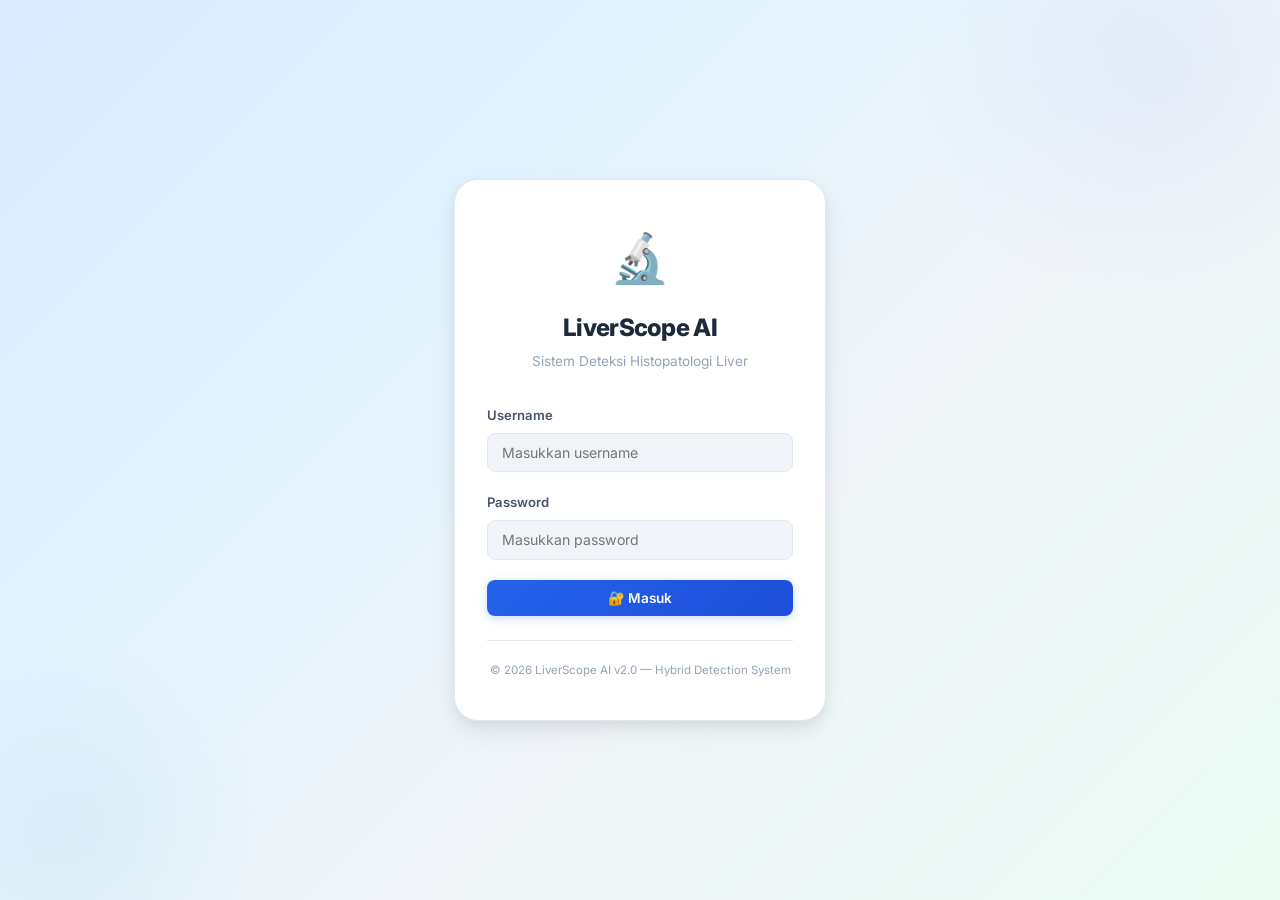
==== templates/login.html @ dec2e9b6 "feat: implement full-stack liver histopathology detection system with YOLO, ResNet, and XGBoost pipe" ====
<!DOCTYPE html>
<html lang="id">
<head>
  <meta charset="UTF-8">
  <meta name="viewport" content="width=device-width, initial-scale=1.0">
  <title>LiverScope AI — Login</title>
  <meta name="description" content="Login ke sistem deteksi histopatologi liver LiverScope AI.">
  <link rel="icon" href="data:image/svg+xml,<svg xmlns='http://www.w3.org/2000/svg' viewBox='0 0 100 100'><text y='.9em' font-size='90'>🔬</text></svg>">
  <link rel="stylesheet" href="/static/css/style.css">
</head>
<body>
  <div class="login-page">
    <div class="login-container">
      <div class="login-card">
        <div class="login-brand">
          <span class="brand-icon">🔬</span>
          <h1>LiverScope AI</h1>
          <div class="brand-sub">Sistem Deteksi Histopatologi Liver</div>
        </div>

        <div class="login-error" id="login-error"></div>

        <form class="login-form" id="login-form" onsubmit="handleLogin(event)">
          <div class="form-group">
            <label for="username">Username</label>
            <input type="text" id="username" name="username" placeholder="Masukkan username" required autocomplete="username">
          </div>
          <div class="form-group">
            <label for="password">Password</label>
            <input type="password" id="password" name="password" placeholder="Masukkan password" required autocomplete="current-password">
          </div>
          <button type="submit" class="btn btn-primary btn-block" id="login-btn">
            🔐 Masuk
          </button>
        </form>

        <div class="login-footer">
          © 2026 LiverScope AI v2.0 — Hybrid Detection System
        </div>
      </div>
    </div>
  </div>

  <script>
    async function handleLogin(e) {
      e.preventDefault();
      const errorEl = document.getElementById('login-error');
      const btn = document.getElementById('login-btn');
      errorEl.style.display = 'none';

      const username = document.getElementById('username').value.trim();
      const password = document.getElementById('password').value;

      if (!username || !password) {
        errorEl.textContent = 'Username dan password harus diisi.';
        errorEl.style.display = 'block';
        return;
      }

      btn.disabled = true;
      btn.innerHTML = '⏳ Memverifikasi...';

      try {
        const response = await fetch('/api/login', {
          method: 'POST',
          headers: { 'Content-Type': 'application/json' },
          body: JSON.stringify({ username, password }),
        });

        const data = await response.json();

        if (data.success) {
          btn.innerHTML = '✅ Berhasil!';
          setTimeout(() => {
            window.location.href = data.redirect;
          }, 400);
        } else {
          errorEl.textContent = data.error || 'Login gagal.';
          errorEl.style.display = 'block';
          btn.disabled = false;
          btn.innerHTML = '🔐 Masuk';
        }
      } catch (err) {
        errorEl.textContent = 'Gagal terhubung ke server.';
        errorEl.style.display = 'block';
        btn.disabled = false;
        btn.innerHTML = '🔐 Masuk';
      }
    }
  </script>
</body>
</html>
---- static/css/style.css ----
/* ============================================================
   LiverScope AI — Light Medical Theme
   Clean, professional medical design with subtle animations
   ============================================================ */

@import url('https://fonts.googleapis.com/css2?family=Inter:wght@300;400;500;600;700;800;900&display=swap');

/* ── CSS Custom Properties ── */
:root {
  /* Light Medical Colors */
  --bg-primary: #f0f4f8;
  --bg-secondary: #e8eef4;
  --bg-tertiary: #dce4ed;
  --bg-card: #ffffff;
  --bg-glass: rgba(255, 255, 255, 0.85);
  --bg-sidebar: #ffffff;

  --accent-primary: #2563eb;
  --accent-secondary: #0891b2;
  --accent-light: #dbeafe;
  --accent-glow: rgba(37, 99, 235, 0.12);

  --text-primary: #1e293b;
  --text-secondary: #475569;
  --text-muted: #94a3b8;
  --text-accent: #1e40af;

  --border-subtle: #e2e8f0;
  --border-glow: rgba(37, 99, 235, 0.25);

  --success: #059669;
  --success-bg: rgba(5, 150, 105, 0.08);
  --success-light: #d1fae5;
  --warning: #d97706;
  --warning-bg: rgba(217, 119, 6, 0.08);
  --warning-light: #fef3c7;
  --error: #dc2626;
  --error-bg: rgba(220, 38, 38, 0.08);
  --error-light: #fee2e2;

  /* Class colors */
  --color-ballooning: #ea580c;
  --color-fibrosis: #7c3aed;
  --color-inflammation: #dc2626;
  --color-steatosis: #16a34a;

  /* Spacing */
  --radius-sm: 8px;
  --radius-md: 12px;
  --radius-lg: 16px;
  --radius-xl: 24px;

  /* Shadows */
  --shadow-xs: 0 1px 2px rgba(0, 0, 0, 0.04);
  --shadow-sm: 0 1px 3px rgba(0, 0, 0, 0.06), 0 1px 2px rgba(0, 0, 0, 0.04);
  --shadow-md: 0 4px 6px rgba(0, 0, 0, 0.05), 0 2px 4px rgba(0, 0, 0, 0.04);
  --shadow-lg: 0 10px 25px rgba(0, 0, 0, 0.08), 0 4px 10px rgba(0, 0, 0, 0.04);
  --shadow-glow: 0 0 0 3px rgba(37, 99, 235, 0.1);

  /* Transitions */
  --transition-fast: 0.15s ease;
  --transition-base: 0.25s ease;
  --transition-slow: 0.4s cubic-bezier(0.4, 0, 0.2, 1);
}

/* ── Reset & Base ── */
*, *::before, *::after {
  box-sizing: border-box;
  margin: 0;
  padding: 0;
}

html {
  scroll-behavior: smooth;
  -webkit-font-smoothing: antialiased;
  -moz-osx-font-smoothing: grayscale;
}

body {
  font-family: 'Inter', -apple-system, BlinkMacSystemFont, sans-serif;
  background: var(--bg-primary);
  color: var(--text-primary);
  min-height: 100vh;
  line-height: 1.6;
  overflow-x: hidden;
}

a {
  color: var(--accent-primary);
  text-decoration: none;
  transition: color var(--transition-fast);
}
a:hover { color: var(--accent-secondary); }

img { max-width: 100%; height: auto; }

/* ── Layout ── */
.app-wrapper {
  display: flex;
  min-height: 100vh;
  position: relative;
}

/* ============================================================
   LOGIN PAGE
   ============================================================ */
.login-page {
  min-height: 100vh;
  display: flex;
  align-items: center;
  justify-content: center;
  background: linear-gradient(135deg, #dbeafe 0%, #e0f2fe 30%, #f0f4f8 60%, #ecfdf5 100%);
  position: relative;
  overflow: hidden;
}

.login-page::before {
  content: '';
  position: absolute;
  top: -20%;
  right: -10%;
  width: 500px;
  height: 500px;
  background: radial-gradient(circle, rgba(37, 99, 235, 0.06) 0%, transparent 70%);
  pointer-events: none;
}

.login-page::after {
  content: '';
  position: absolute;
  bottom: -15%;
  left: -10%;
  width: 400px;
  height: 400px;
  background: radial-gradient(circle, rgba(8, 145, 178, 0.06) 0%, transparent 70%);
  pointer-events: none;
}

.login-container {
  width: 100%;
  max-width: 420px;
  padding: 0 1.5rem;
  position: relative;
  z-index: 1;
}

.login-card {
  background: var(--bg-card);
  border: 1px solid var(--border-subtle);
  border-radius: var(--radius-xl);
  padding: 2.5rem 2rem;
  box-shadow: var(--shadow-lg);
  animation: fadeInUp 0.6s ease;
}

.login-brand {
  text-align: center;
  margin-bottom: 2rem;
}

.login-brand .brand-icon {
  font-size: 3rem;
  display: block;
  margin-bottom: 0.75rem;
  animation: float 3s ease-in-out infinite;
}

.login-brand h1 {
  font-size: 1.5rem;
  font-weight: 800;
  color: var(--text-primary);
  letter-spacing: -0.03em;
}

.login-brand .brand-sub {
  color: var(--text-muted);
  font-size: 0.85rem;
  margin-top: 0.25rem;
}

.login-form .form-group {
  margin-bottom: 1.25rem;
}

.login-form label {
  display: block;
  font-size: 0.82rem;
  font-weight: 600;
  color: var(--text-secondary);
  margin-bottom: 0.4rem;
}

.login-form input[type="text"],
.login-form input[type="password"] {
  width: 100%;
  padding: 0.75rem 1rem;
  border: 1.5px solid var(--border-subtle);
  border-radius: var(--radius-sm);
  font-family: 'Inter', sans-serif;
  font-size: 0.9rem;
  color: var(--text-primary);
  background: var(--bg-primary);
  transition: all var(--transition-base);
  outline: none;
}

.login-form input:focus {
  border-color: var(--accent-primary);
  box-shadow: var(--shadow-glow);
  background: #fff;
}

.login-error {
  background: var(--error-bg);
  border: 1px solid rgba(220, 38, 38, 0.15);
  border-radius: var(--radius-sm);
  padding: 0.65rem 0.85rem;
  color: var(--error);
  font-size: 0.82rem;
  margin-bottom: 1rem;
  display: none;
  animation: shake 0.4s ease;
}

.login-footer {
  text-align: center;
  margin-top: 1.5rem;
  padding-top: 1.25rem;
  border-top: 1px solid var(--border-subtle);
  color: var(--text-muted);
  font-size: 0.72rem;
}

/* ============================================================
   SIDEBAR
   ============================================================ */
.sidebar {
  width: 260px;
  min-height: 100vh;
  background: var(--bg-sidebar);
  border-right: 1px solid var(--border-subtle);
  padding: 1.5rem 1rem;
  display: flex;
  flex-direction: column;
  position: fixed;
  top: 0;
  left: 0;
  z-index: 100;
  overflow-y: auto;
  transition: transform var(--transition-slow);
  box-shadow: var(--shadow-sm);
}

.sidebar-brand {
  text-align: center;
  padding-bottom: 1.25rem;
  border-bottom: 1px solid var(--border-subtle);
  margin-bottom: 1.25rem;
}

.sidebar-brand .brand-icon {
  font-size: 2.2rem;
  display: block;
  margin-bottom: 0.4rem;
  animation: float 3s ease-in-out infinite;
}

.sidebar-brand h2 {
  color: var(--accent-primary);
  font-size: 1.1rem;
  font-weight: 800;
  letter-spacing: -0.02em;
}

.sidebar-brand .brand-sub {
  color: var(--text-muted);
  font-size: 0.7rem;
  margin-top: 0.15rem;
}

.sidebar-section {
  margin-bottom: 1.25rem;
}

.sidebar-section-title {
  font-size: 0.68rem;
  font-weight: 700;
  color: var(--text-muted);
  text-transform: uppercase;
  letter-spacing: 1.2px;
  margin-bottom: 0.6rem;
  padding-left: 0.5rem;
}

/* Nav links */
.nav-link {
  display: flex;
  align-items: center;
  gap: 0.65rem;
  padding: 0.6rem 0.85rem;
  border-radius: var(--radius-sm);
  color: var(--text-secondary);
  font-size: 0.85rem;
  font-weight: 500;
  transition: all var(--transition-base);
  cursor: pointer;
  margin-bottom: 0.2rem;
  border: 1px solid transparent;
}

.nav-link:hover {
  background: var(--accent-light);
  color: var(--accent-primary);
  border-color: transparent;
  transform: translateX(3px);
}

.nav-link.active {
  background: linear-gradient(135deg, rgba(37, 99, 235, 0.08) 0%, rgba(8, 145, 178, 0.06) 100%);
  color: var(--accent-primary);
  border-color: rgba(37, 99, 235, 0.15);
  font-weight: 600;
}

.nav-link .nav-icon { font-size: 1.05rem; }

.nav-link.logout-link {
  color: var(--error);
  margin-top: 0.5rem;
}
.nav-link.logout-link:hover {
  background: var(--error-bg);
  color: var(--error);
}

/* User info in sidebar */
.sidebar-user {
  display: flex;
  align-items: center;
  gap: 0.65rem;
  padding: 0.75rem;
  background: var(--bg-primary);
  border-radius: var(--radius-sm);
  margin-bottom: 1.25rem;
  border: 1px solid var(--border-subtle);
}

.sidebar-user .user-avatar {
  width: 36px;
  height: 36px;
  border-radius: 50%;
  background: linear-gradient(135deg, var(--accent-primary), var(--accent-secondary));
  display: flex;
  align-items: center;
  justify-content: center;
  color: #fff;
  font-weight: 700;
  font-size: 0.85rem;
  flex-shrink: 0;
}

.sidebar-user .user-info {
  flex: 1;
  min-width: 0;
}

.sidebar-user .user-name {
  font-weight: 600;
  font-size: 0.82rem;
  color: var(--text-primary);
  white-space: nowrap;
  overflow: hidden;
  text-overflow: ellipsis;
}

.sidebar-user .user-role {
  font-size: 0.7rem;
  color: var(--text-muted);
  text-transform: capitalize;
}

/* Pipeline steps */
.pipeline-step {
  display: flex;
  align-items: center;
  gap: 0.65rem;
  padding: 0.5rem 0.75rem;
  background: var(--bg-primary);
  border: 1px solid var(--border-subtle);
  border-radius: var(--radius-sm);
  margin-bottom: 0.3rem;
  transition: all var(--transition-base);
}

.pipeline-step:hover {
  border-color: var(--border-glow);
  box-shadow: var(--shadow-glow);
}

.pipeline-step .step-icon { font-size: 1.1rem; }
.pipeline-step .step-name {
  font-size: 0.78rem;
  font-weight: 600;
  color: var(--text-primary);
}
.pipeline-step .step-desc {
  font-size: 0.65rem;
  color: var(--text-muted);
}

.pipeline-arrow {
  text-align: center;
  color: var(--accent-primary);
  font-size: 0.85rem;
  padding: 0.1rem 0;
  opacity: 0.4;
}

/* Class legend */
.class-legend-item {
  display: flex;
  align-items: center;
  gap: 0.5rem;
  padding: 0.3rem 0;
  font-size: 0.78rem;
  color: var(--text-secondary);
}

.class-dot {
  width: 9px;
  height: 9px;
  border-radius: 50%;
  flex-shrink: 0;
}

/* Slider */
.slider-group { padding: 0 0.25rem; }
.slider-group label {
  display: block;
  font-size: 0.78rem;
  color: var(--text-secondary);
  margin-bottom: 0.4rem;
  font-weight: 500;
}
.slider-value {
  display: inline-block;
  background: var(--accent-light);
  color: var(--accent-primary);
  padding: 0.12rem 0.45rem;
  border-radius: 8px;
  font-size: 0.72rem;
  font-weight: 700;
  margin-left: 0.4rem;
}

input[type="range"] {
  -webkit-appearance: none;
  width: 100%;
  height: 5px;
  border-radius: 3px;
  background: linear-gradient(90deg, var(--accent-primary), var(--accent-secondary));
  outline: none;
  cursor: pointer;
}
input[type="range"]::-webkit-slider-thumb {
  -webkit-appearance: none;
  width: 16px;
  height: 16px;
  border-radius: 50%;
  background: var(--accent-primary);
  border: 3px solid #fff;
  box-shadow: var(--shadow-md);
  cursor: pointer;
  transition: transform var(--transition-fast);
}
input[type="range"]::-webkit-slider-thumb:hover {
  transform: scale(1.2);
}

.sidebar-footer {
  margin-top: auto;
  padding-top: 0.75rem;
  border-top: 1px solid var(--border-subtle);
  text-align: center;
  color: var(--text-muted);
  font-size: 0.62rem;
}

/* ── Main Content ── */
.main-content {
  flex: 1;
  margin-left: 260px;
  padding: 1.5rem 2rem;
  min-height: 100vh;
}

/* ── Hero Header ── */
.hero-header {
  background: linear-gradient(135deg, #1e40af 0%, #2563eb 40%, #0891b2 100%);
  border-radius: var(--radius-lg);
  padding: 2rem 2.5rem;
  margin-bottom: 1.5rem;
  position: relative;
  overflow: hidden;
  box-shadow: var(--shadow-lg);
}

.hero-header::before {
  content: '';
  position: absolute;
  top: -50%;
  right: -15%;
  width: 350px;
  height: 350px;
  background: radial-gradient(circle, rgba(255, 255, 255, 0.08) 0%, transparent 70%);
  pointer-events: none;
}

.hero-header::after {
  content: '';
  position: absolute;
  bottom: -40%;
  left: -10%;
  width: 250px;
  height: 250px;
  background: radial-gradient(circle, rgba(255, 255, 255, 0.05) 0%, transparent 70%);
  pointer-events: none;
}

.hero-header h1 {
  font-size: 1.65rem;
  font-weight: 800;
  color: #fff;
  letter-spacing: -0.03em;
  position: relative;
}

.hero-header h1 .hero-icon {
  margin-right: 0.4rem;
}

.hero-header .hero-subtitle {
  color: rgba(255, 255, 255, 0.85);
  font-size: 0.9rem;
  font-weight: 400;
  margin-top: 0.35rem;
  position: relative;
}

.hero-badge {
  display: inline-block;
  background: rgba(255, 255, 255, 0.15);
  border: 1px solid rgba(255, 255, 255, 0.2);
  color: #fff;
  padding: 0.25rem 0.8rem;
  border-radius: 16px;
  font-size: 0.72rem;
  font-weight: 500;
  margin-top: 0.75rem;
  position: relative;
  backdrop-filter: blur(4px);
}

/* ── Section Titles ── */
.section-title {
  font-size: 1.1rem;
  font-weight: 700;
  color: var(--text-primary);
  margin-bottom: 1rem;
  display: flex;
  align-items: center;
  gap: 0.4rem;
}

.section-title .section-icon { font-size: 1.15rem; }

/* ── Upload Zone ── */
.upload-zone {
  background: var(--bg-card);
  border: 2px dashed var(--border-subtle);
  border-radius: var(--radius-lg);
  padding: 2.5rem 2rem;
  text-align: center;
  cursor: pointer;
  transition: all var(--transition-base);
  position: relative;
  overflow: hidden;
  box-shadow: var(--shadow-xs);
}

.upload-zone:hover,
.upload-zone.drag-over {
  border-color: var(--accent-primary);
  background: rgba(37, 99, 235, 0.02);
  transform: translateY(-2px);
  box-shadow: var(--shadow-glow), var(--shadow-md);
}

.upload-zone.drag-over {
  border-style: solid;
}

.upload-zone .upload-icon {
  font-size: 3rem;
  display: block;
  margin-bottom: 0.75rem;
  animation: float 3s ease-in-out infinite;
}

.upload-zone h4 {
  color: var(--text-primary);
  font-size: 1rem;
  font-weight: 600;
  margin-bottom: 0.35rem;
}

.upload-zone p {
  color: var(--text-muted);
  font-size: 0.82rem;
}

.upload-zone .upload-formats {
  margin-top: 0.75rem;
  font-size: 0.72rem;
  color: var(--text-muted);
  opacity: 0.7;
}

.upload-zone input[type="file"] { display: none; }

/* Patient selector (above upload) */
.patient-selector {
  background: var(--bg-card);
  border: 1px solid var(--border-subtle);
  border-radius: var(--radius-md);
  padding: 1.25rem 1.5rem;
  margin-bottom: 1rem;
  box-shadow: var(--shadow-xs);
}

.patient-selector label {
  display: block;
  font-size: 0.82rem;
  font-weight: 600;
  color: var(--text-secondary);
  margin-bottom: 0.5rem;
}

.patient-selector select {
  width: 100%;
  padding: 0.65rem 0.85rem;
  border: 1.5px solid var(--border-subtle);
  border-radius: var(--radius-sm);
  font-family: 'Inter', sans-serif;
  font-size: 0.88rem;
  color: var(--text-primary);
  background: var(--bg-primary);
  outline: none;
  cursor: pointer;
  transition: all var(--transition-base);
  appearance: none;
  background-image: url("data:image/svg+xml,%3Csvg xmlns='http://www.w3.org/2000/svg' width='12' height='12' fill='%2394a3b8' viewBox='0 0 16 16'%3E%3Cpath d='M8 11L3 6h10l-5 5z'/%3E%3C/svg%3E");
  background-repeat: no-repeat;
  background-position: right 0.75rem center;
  padding-right: 2rem;
}

.patient-selector select:focus {
  border-color: var(--accent-primary);
  box-shadow: var(--shadow-glow);
}

/* File preview */
.file-preview {
  display: flex;
  align-items: center;
  gap: 1rem;
  background: var(--bg-card);
  border: 1px solid var(--border-subtle);
  border-radius: var(--radius-md);
  padding: 0.85rem 1rem;
  margin-top: 1rem;
  box-shadow: var(--shadow-xs);
}

.file-preview img {
  width: 56px;
  height: 56px;
  object-fit: cover;
  border-radius: var(--radius-sm);
  border: 1px solid var(--border-subtle);
}

.file-preview .file-info {
  flex: 1;
}

.file-preview .file-name {
  color: var(--text-primary);
  font-weight: 600;
  font-size: 0.85rem;
}

.file-preview .file-size {
  color: var(--text-muted);
  font-size: 0.75rem;
}

.file-preview .file-remove {
  background: var(--error-bg);
  border: 1px solid rgba(220, 38, 38, 0.15);
  color: var(--error);
  width: 30px;
  height: 30px;
  border-radius: 50%;
  cursor: pointer;
  display: flex;
  align-items: center;
  justify-content: center;
  font-size: 0.95rem;
  transition: all var(--transition-fast);
}

.file-preview .file-remove:hover {
  background: rgba(220, 38, 38, 0.15);
  transform: scale(1.1);
}

/* ── Inline Confidence Slider ── */
.inline-conf-slider {
  background: var(--bg-card);
  border: 1px solid var(--border-subtle);
  border-radius: var(--radius-md);
  padding: 1rem 1.25rem;
  margin-top: 1rem;
  transition: all var(--transition-base);
  box-shadow: var(--shadow-xs);
}

.inline-conf-slider:hover {
  border-color: var(--border-glow);
  box-shadow: var(--shadow-glow);
}

.inline-conf-header {
  display: flex;
  align-items: center;
  gap: 0.4rem;
  margin-bottom: 0.6rem;
}

.inline-conf-header label {
  font-size: 0.82rem;
  font-weight: 600;
  color: var(--text-primary);
  flex: 1;
}

.inline-conf-icon {
  font-size: 1rem;
}

.inline-conf-hint {
  display: flex;
  justify-content: space-between;
  align-items: center;
  margin-top: 0.4rem;
  font-size: 0.68rem;
  color: var(--text-muted);
}

#conf-redetect-hint {
  color: var(--accent-primary);
  font-weight: 500;
  animation: pulse-hint 2s ease-in-out infinite;
}

@keyframes pulse-hint {
  0%, 100% { opacity: 0.7; }
  50% { opacity: 1; }
}

/* ── Buttons ── */
.btn {
  display: inline-flex;
  align-items: center;
  justify-content: center;
  gap: 0.4rem;
  padding: 0.65rem 1.25rem;
  border-radius: var(--radius-sm);
  font-family: 'Inter', sans-serif;
  font-size: 0.85rem;
  font-weight: 600;
  border: none;
  cursor: pointer;
  transition: all var(--transition-base);
  position: relative;
  overflow: hidden;
}

.btn-primary {
  background: linear-gradient(135deg, #2563eb 0%, #1d4ed8 100%);
  color: #fff;
  box-shadow: 0 2px 8px rgba(37, 99, 235, 0.25);
}
.btn-primary:hover {
  transform: translateY(-1px);
  box-shadow: 0 4px 16px rgba(37, 99, 235, 0.35);
}
.btn-primary:active { transform: translateY(0); }

.btn-success {
  background: linear-gradient(135deg, #059669 0%, #10b981 100%);
  color: #fff;
  box-shadow: 0 2px 8px rgba(5, 150, 105, 0.25);
}
.btn-success:hover {
  transform: translateY(-1px);
  box-shadow: 0 4px 16px rgba(5, 150, 105, 0.35);
}

.btn-danger {
  background: linear-gradient(135deg, #dc2626 0%, #ef4444 100%);
  color: #fff;
  box-shadow: 0 2px 8px rgba(220, 38, 38, 0.2);
}
.btn-danger:hover {
  transform: translateY(-1px);
  box-shadow: 0 4px 16px rgba(220, 38, 38, 0.3);
}

.btn-outline {
  background: transparent;
  color: var(--accent-primary);
  border: 1.5px solid var(--border-subtle);
}
.btn-outline:hover {
  background: var(--accent-light);
  border-color: var(--accent-primary);
  transform: translateY(-1px);
}

.btn-block { width: 100%; }

.btn:disabled {
  opacity: 0.5;
  cursor: not-allowed;
  transform: none !important;
}

.btn-sm {
  padding: 0.4rem 0.75rem;
  font-size: 0.75rem;
  border-radius: 6px;
}

/* ── Metric Cards ── */
.metrics-grid {
  display: grid;
  grid-template-columns: repeat(5, 1fr);
  gap: 0.85rem;
  margin-bottom: 1.5rem;
}

.metric-card {
  background: var(--bg-card);
  border: 1px solid var(--border-subtle);
  border-radius: var(--radius-md);
  padding: 1.15rem 0.85rem;
  text-align: center;
  box-shadow: var(--shadow-sm);
  transition: all var(--transition-base);
}

.metric-card:hover {
  transform: translateY(-3px);
  box-shadow: var(--shadow-md);
  border-color: var(--border-glow);
}

.metric-value {
  font-size: 1.75rem;
  font-weight: 800;
  color: var(--accent-primary);
  line-height: 1.2;
}

.metric-label {
  font-size: 0.68rem;
  color: var(--text-muted);
  text-transform: uppercase;
  letter-spacing: 0.7px;
  font-weight: 600;
  margin-top: 0.25rem;
}

/* ── Glass Card ── */
.glass-card {
  background: var(--bg-card);
  border: 1px solid var(--border-subtle);
  border-radius: var(--radius-md);
  padding: 1.25rem;
  box-shadow: var(--shadow-sm);
  transition: all var(--transition-base);
}

.glass-card:hover {
  border-color: var(--border-glow);
  box-shadow: var(--shadow-md);
}

/* ── Image Comparison ── */
.comparison-grid {
  display: grid;
  grid-template-columns: 1fr 1fr;
  gap: 1.25rem;
  margin-bottom: 1.5rem;
}

.comparison-panel {
  background: var(--bg-card);
  border: 1px solid var(--border-subtle);
  border-radius: var(--radius-md);
  overflow: hidden;
  transition: all var(--transition-base);
  box-shadow: var(--shadow-sm);
}

.comparison-panel:hover {
  border-color: var(--border-glow);
  box-shadow: var(--shadow-md);
}

.comparison-label {
  background: var(--bg-primary);
  padding: 0.5rem 0.85rem;
  font-size: 0.78rem;
  font-weight: 600;
  color: var(--text-primary);
  text-align: center;
  border-bottom: 1px solid var(--border-subtle);
}

.comparison-panel img {
  width: 100%;
  display: block;
}

.comparison-panel canvas {
  width: 100%;
  display: block;
}

/* Filter badge */
.filter-badge {
  display: inline-block;
  background: var(--accent-light);
  color: var(--accent-primary);
  padding: 0.15rem 0.5rem;
  border-radius: 10px;
  font-size: 0.72rem;
  font-weight: 600;
  margin-left: 0.4rem;
  vertical-align: middle;
}

/* ── Tabs ── */
.tabs-container {
  margin-bottom: 1.5rem;
}

.tabs-nav {
  display: flex;
  gap: 0.2rem;
  border-bottom: 2px solid var(--border-subtle);
  margin-bottom: 1.25rem;
}

.tab-btn {
  padding: 0.65rem 1.1rem;
  background: transparent;
  border: none;
  color: var(--text-muted);
  font-family: 'Inter', sans-serif;
  font-size: 0.82rem;
  font-weight: 500;
  cursor: pointer;
  border-bottom: 2px solid transparent;
  margin-bottom: -2px;
  transition: all var(--transition-base);
  display: flex;
  align-items: center;
  gap: 0.35rem;
}

.tab-btn:hover {
  color: var(--accent-primary);
  background: rgba(37, 99, 235, 0.03);
}

.tab-btn.active {
  color: var(--accent-primary);
  border-bottom-color: var(--accent-primary);
  font-weight: 600;
}

.tab-panel { display: none; }
.tab-panel.active { display: block; }

/* ── Data Table ── */
.data-table-wrap {
  overflow-x: auto;
  border-radius: var(--radius-md);
  border: 1px solid var(--border-subtle);
  box-shadow: var(--shadow-xs);
}

.data-table {
  width: 100%;
  border-collapse: collapse;
  font-size: 0.82rem;
}

.data-table th {
  background: var(--bg-primary);
  color: var(--text-primary);
  font-weight: 600;
  padding: 0.75rem 0.85rem;
  text-align: left;
  border-bottom: 2px solid var(--border-subtle);
  white-space: nowrap;
  font-size: 0.75rem;
  text-transform: uppercase;
  letter-spacing: 0.5px;
}

.data-table td {
  padding: 0.65rem 0.85rem;
  color: var(--text-secondary);
  border-bottom: 1px solid var(--border-subtle);
}

.data-table tr:hover td {
  background: rgba(37, 99, 235, 0.02);
}

.data-table tr:last-child td {
  border-bottom: none;
}

.data-table .badge {
  display: inline-block;
  padding: 0.15rem 0.5rem;
  border-radius: 8px;
  font-size: 0.7rem;
  font-weight: 600;
}

.badge-match { background: var(--success-bg); color: var(--success); }
.badge-mismatch { background: var(--warning-bg); color: var(--warning); }
.badge-waiting { background: var(--warning-light); color: var(--warning); }
.badge-done { background: var(--success-light); color: var(--success); }

/* ── Crop Gallery ── */
.crop-grid {
  display: grid;
  grid-template-columns: repeat(auto-fill, minmax(200px, 1fr));
  gap: 0.85rem;
}

.crop-card {
  background: var(--bg-card);
  border: 1px solid var(--border-subtle);
  border-radius: var(--radius-md);
  overflow: hidden;
  transition: all var(--transition-base);
  box-shadow: var(--shadow-xs);
}

.crop-card:hover {
  transform: translateY(-3px);
  border-color: var(--border-glow);
  box-shadow: var(--shadow-md);
}

.crop-card img {
  width: 100%;
  aspect-ratio: 1;
  object-fit: cover;
  border-bottom: 1px solid var(--border-subtle);
}

.crop-card .crop-info {
  padding: 0.75rem 0.85rem;
}

.crop-card .crop-class {
  font-weight: 700;
  font-size: 0.88rem;
}

.crop-card .crop-conf {
  display: inline-block;
  background: var(--accent-light);
  padding: 0.12rem 0.4rem;
  border-radius: 8px;
  font-size: 0.72rem;
  color: var(--accent-primary);
  font-weight: 600;
  float: right;
}

.crop-card .crop-meta {
  font-size: 0.72rem;
  color: var(--text-muted);
  margin-top: 0.3rem;
}

/* ── Chart Container ── */
.chart-container {
  background: var(--bg-card);
  border: 1px solid var(--border-subtle);
  border-radius: var(--radius-md);
  padding: 1.25rem;
  box-shadow: var(--shadow-xs);
}

/* ── Clinical Info Cards ── */
.clinical-card {
  background: var(--bg-card);
  border: 1px solid var(--border-subtle);
  border-radius: var(--radius-md);
  padding: 1rem;
  margin-bottom: 0.65rem;
  transition: all var(--transition-base);
  box-shadow: var(--shadow-xs);
}

.clinical-card:hover {
  border-color: var(--border-glow);
  box-shadow: var(--shadow-sm);
}

.clinical-card h4 {
  color: var(--accent-primary);
  font-size: 0.85rem;
  font-weight: 700;
  margin-bottom: 0.3rem;
}

.clinical-card p {
  color: var(--text-muted);
  font-size: 0.78rem;
  line-height: 1.5;
}

/* ── How It Works ── */
.how-it-works {
  display: grid;
  grid-template-columns: repeat(3, 1fr);
  gap: 1rem;
  margin-top: 0.75rem;
}

.how-card {
  background: var(--bg-card);
  border: 1px solid var(--border-subtle);
  border-radius: var(--radius-md);
  padding: 1.5rem 1.25rem;
  text-align: center;
  transition: all var(--transition-base);
  box-shadow: var(--shadow-xs);
}

.how-card:hover {
  transform: translateY(-3px);
  border-color: var(--border-glow);
  box-shadow: var(--shadow-md);
}

.how-card .how-num {
  display: inline-flex;
  align-items: center;
  justify-content: center;
  width: 40px;
  height: 40px;
  border-radius: 50%;
  background: var(--accent-light);
  border: 1px solid rgba(37, 99, 235, 0.15);
  color: var(--accent-primary);
  font-weight: 800;
  font-size: 1rem;
  margin-bottom: 0.85rem;
}

.how-card h4 {
  color: var(--text-primary);
  font-size: 0.88rem;
  font-weight: 700;
  margin-bottom: 0.4rem;
}

.how-card p {
  color: var(--text-muted);
  font-size: 0.78rem;
  line-height: 1.5;
}

/* ── Loading ── */
.loading-overlay {
  position: fixed;
  inset: 0;
  background: rgba(240, 244, 248, 0.92);
  backdrop-filter: blur(8px);
  display: none;
  align-items: center;
  justify-content: center;
  z-index: 1000;
  flex-direction: column;
  gap: 1.25rem;
}

.loading-overlay.active { display: flex; }

.loading-spinner {
  width: 48px;
  height: 48px;
  border: 3px solid var(--border-subtle);
  border-top-color: var(--accent-primary);
  border-radius: 50%;
  animation: spin 0.8s linear infinite;
}

.loading-text {
  color: var(--text-primary);
  font-size: 0.95rem;
  font-weight: 600;
}

.loading-sub {
  color: var(--text-muted);
  font-size: 0.8rem;
}

/* Progress steps */
.progress-steps {
  display: flex;
  flex-direction: column;
  gap: 0.4rem;
  min-width: 260px;
}

.progress-step {
  display: flex;
  align-items: center;
  gap: 0.65rem;
  padding: 0.45rem 0.65rem;
  border-radius: var(--radius-sm);
  font-size: 0.78rem;
  color: var(--text-muted);
  transition: all var(--transition-base);
}

.progress-step.active {
  color: var(--accent-primary);
  background: var(--accent-light);
}

.progress-step.done {
  color: var(--success);
}

.progress-step .step-indicator {
  width: 20px;
  height: 20px;
  border-radius: 50%;
  border: 2px solid var(--text-muted);
  display: flex;
  align-items: center;
  justify-content: center;
  font-size: 0.62rem;
  flex-shrink: 0;
}

.progress-step.active .step-indicator {
  border-color: var(--accent-primary);
  background: rgba(37, 99, 235, 0.1);
  animation: pulse 1.5s infinite;
}

.progress-step.done .step-indicator {
  border-color: var(--success);
  background: var(--success-bg);
}

/* ── Toast Notification ── */
.toast-container {
  position: fixed;
  top: 1.25rem;
  right: 1.25rem;
  z-index: 2000;
  display: flex;
  flex-direction: column;
  gap: 0.4rem;
}

.toast {
  background: var(--bg-card);
  border: 1px solid var(--border-subtle);
  border-radius: var(--radius-md);
  padding: 0.85rem 1rem;
  min-width: 280px;
  box-shadow: var(--shadow-lg);
  display: flex;
  align-items: center;
  gap: 0.65rem;
  animation: slideInRight 0.35s ease;
}

.toast.success { border-left: 3px solid var(--success); }
.toast.error { border-left: 3px solid var(--error); }
.toast.warning { border-left: 3px solid var(--warning); }
.toast.info { border-left: 3px solid var(--accent-primary); }

.toast .toast-icon { font-size: 1.1rem; }
.toast .toast-msg {
  flex: 1;
  color: var(--text-primary);
  font-size: 0.82rem;
  font-weight: 500;
}

.toast .toast-close {
  background: none;
  border: none;
  color: var(--text-muted);
  font-size: 0.95rem;
  cursor: pointer;
  padding: 0.2rem;
  transition: color var(--transition-fast);
}
.toast .toast-close:hover { color: var(--text-primary); }

/* ── History Page ── */
.history-card {
  background: var(--bg-card);
  border: 1px solid var(--border-subtle);
  border-radius: var(--radius-md);
  padding: 1.25rem;
  margin-bottom: 0.85rem;
  transition: all var(--transition-base);
  box-shadow: var(--shadow-xs);
}

.history-card:hover {
  border-color: var(--border-glow);
  box-shadow: var(--shadow-md);
}

.history-card .history-header {
  display: flex;
  justify-content: space-between;
  align-items: flex-start;
  margin-bottom: 0.65rem;
}

.history-card .history-filename {
  font-weight: 700;
  color: var(--text-primary);
  font-size: 0.95rem;
}

.history-card .history-date {
  color: var(--text-muted);
  font-size: 0.75rem;
}

.history-card .history-patient {
  color: var(--accent-primary);
  font-size: 0.82rem;
  font-weight: 600;
  margin-bottom: 0.5rem;
}

.history-card .history-stats {
  display: flex;
  gap: 1.25rem;
  flex-wrap: wrap;
}

.history-card .history-stat {
  font-size: 0.78rem;
  color: var(--text-secondary);
}

.history-card .history-stat strong {
  color: var(--text-primary);
}

.history-card .history-actions {
  display: flex;
  gap: 0.4rem;
  margin-top: 0.85rem;
  padding-top: 0.65rem;
  border-top: 1px solid var(--border-subtle);
}

/* ── Patients Page ── */
.patients-toolbar {
  display: flex;
  justify-content: space-between;
  align-items: center;
  margin-bottom: 1.25rem;
  gap: 1rem;
}

.search-input {
  flex: 1;
  max-width: 350px;
  padding: 0.6rem 0.85rem;
  padding-left: 2.2rem;
  border: 1.5px solid var(--border-subtle);
  border-radius: var(--radius-sm);
  font-family: 'Inter', sans-serif;
  font-size: 0.85rem;
  color: var(--text-primary);
  background: var(--bg-card);
  background-image: url("data:image/svg+xml,%3Csvg xmlns='http://www.w3.org/2000/svg' width='14' height='14' fill='%2394a3b8' viewBox='0 0 16 16'%3E%3Cpath d='M11.742 10.344a6.5 6.5 0 1 0-1.397 1.398h-.001c.03.04.062.078.098.115l3.85 3.85a1 1 0 0 0 1.415-1.414l-3.85-3.85a1.007 1.007 0 0 0-.115-.1zM12 6.5a5.5 5.5 0 1 1-11 0 5.5 5.5 0 0 1 11 0z'/%3E%3C/svg%3E");
  background-repeat: no-repeat;
  background-position: 0.75rem center;
  outline: none;
  transition: all var(--transition-base);
}

.search-input:focus {
  border-color: var(--accent-primary);
  box-shadow: var(--shadow-glow);
}

.patient-card {
  background: var(--bg-card);
  border: 1px solid var(--border-subtle);
  border-radius: var(--radius-md);
  padding: 1rem 1.25rem;
  margin-bottom: 0.65rem;
  display: flex;
  justify-content: space-between;
  align-items: center;
  transition: all var(--transition-base);
  box-shadow: var(--shadow-xs);
}

.patient-card:hover {
  border-color: var(--border-glow);
  box-shadow: var(--shadow-sm);
}

.patient-card .patient-info h4 {
  font-size: 0.92rem;
  font-weight: 600;
  color: var(--text-primary);
  margin-bottom: 0.2rem;
}

.patient-card .patient-info p {
  font-size: 0.78rem;
  color: var(--text-muted);
}

.patient-card .patient-actions {
  display: flex;
  gap: 0.35rem;
}

/* ── Doctor Dashboard ── */
.status-filter {
  display: flex;
  gap: 0.4rem;
  margin-bottom: 1.25rem;
}

.status-filter-btn {
  padding: 0.5rem 1rem;
  border: 1.5px solid var(--border-subtle);
  border-radius: 20px;
  background: var(--bg-card);
  color: var(--text-secondary);
  font-family: 'Inter', sans-serif;
  font-size: 0.78rem;
  font-weight: 500;
  cursor: pointer;
  transition: all var(--transition-base);
}

.status-filter-btn:hover {
  border-color: var(--accent-primary);
  color: var(--accent-primary);
}

.status-filter-btn.active {
  background: var(--accent-primary);
  color: #fff;
  border-color: var(--accent-primary);
}

.doctor-card {
  background: var(--bg-card);
  border: 1px solid var(--border-subtle);
  border-radius: var(--radius-md);
  padding: 1.15rem 1.25rem;
  margin-bottom: 0.75rem;
  transition: all var(--transition-base);
  box-shadow: var(--shadow-xs);
  cursor: pointer;
}

.doctor-card:hover {
  border-color: var(--accent-primary);
  box-shadow: var(--shadow-md);
  transform: translateY(-2px);
}

.doctor-card .card-header {
  display: flex;
  justify-content: space-between;
  align-items: center;
  margin-bottom: 0.5rem;
}

.doctor-card .card-patient {
  font-weight: 700;
  font-size: 0.95rem;
  color: var(--text-primary);
}

.doctor-card .card-date {
  font-size: 0.72rem;
  color: var(--text-muted);
}

.doctor-card .card-stats {
  display: flex;
  gap: 1rem;
  flex-wrap: wrap;
  font-size: 0.78rem;
  color: var(--text-secondary);
}

.doctor-card .card-stats strong {
  color: var(--text-primary);
}

/* ── Doctor Detail ── */
.detail-section {
  background: var(--bg-card);
  border: 1px solid var(--border-subtle);
  border-radius: var(--radius-md);
  padding: 1.5rem;
  margin-bottom: 1.25rem;
  box-shadow: var(--shadow-xs);
}

.detail-section h3 {
  font-size: 1rem;
  font-weight: 700;
  color: var(--text-primary);
  margin-bottom: 1rem;
  display: flex;
  align-items: center;
  gap: 0.4rem;
}

.patient-info-grid {
  display: grid;
  grid-template-columns: repeat(3, 1fr);
  gap: 0.85rem;
}

.patient-info-item {
  padding: 0.65rem;
  background: var(--bg-primary);
  border-radius: var(--radius-sm);
}

.patient-info-item label {
  display: block;
  font-size: 0.68rem;
  font-weight: 600;
  color: var(--text-muted);
  text-transform: uppercase;
  letter-spacing: 0.5px;
  margin-bottom: 0.2rem;
}

.patient-info-item span {
  font-size: 0.85rem;
  font-weight: 600;
  color: var(--text-primary);
}

/* Diagnosis form */
.diagnosis-form {
  background: var(--bg-card);
  border: 2px solid var(--accent-primary);
  border-radius: var(--radius-md);
  padding: 1.5rem;
  margin-bottom: 1.25rem;
  box-shadow: var(--shadow-glow);
}

.diagnosis-form h3 {
  font-size: 1rem;
  font-weight: 700;
  color: var(--accent-primary);
  margin-bottom: 1rem;
  display: flex;
  align-items: center;
  gap: 0.4rem;
}

/* ── Role Badges ── */
.role-badge {
  display: inline-block;
  font-size: 0.65rem;
  font-weight: 700;
  padding: 0.15rem 0.55rem;
  border-radius: 12px;
  vertical-align: middle;
  margin-left: 0.35rem;
  letter-spacing: 0.3px;
  text-transform: uppercase;
}

.role-badge-admin {
  background: var(--accent-light);
  color: var(--accent-primary);
  border: 1px solid rgba(37, 99, 235, 0.2);
}

.role-badge-dokter {
  background: rgba(8, 145, 178, 0.08);
  color: var(--accent-secondary);
  border: 1px solid rgba(8, 145, 178, 0.2);
}

.form-group {
  margin-bottom: 1.15rem;
}

.form-group label {
  display: block;
  font-size: 0.82rem;
  font-weight: 600;
  color: var(--text-secondary);
  margin-bottom: 0.4rem;
}

.form-group textarea,
.form-group select,
.form-group input[type="text"],
.form-group input[type="date"],
.form-group input[type="password"] {
  width: 100%;
  padding: 0.65rem 0.85rem;
  border: 1.5px solid var(--border-subtle);
  border-radius: var(--radius-sm);
  font-family: 'Inter', sans-serif;
  font-size: 0.88rem;
  color: var(--text-primary);
  background: var(--bg-primary);
  outline: none;
  transition: all var(--transition-base);
  resize: vertical;
}

.form-group textarea {
  min-height: 80px;
}

.form-group textarea:focus,
.form-group select:focus,
.form-group input[type="text"]:focus,
.form-group input[type="date"]:focus,
.form-group input[type="password"]:focus {
  border-color: var(--accent-primary);
  box-shadow: var(--shadow-glow);
  background: #fff;
}

.form-group select {
  appearance: none;
  background-image: url("data:image/svg+xml,%3Csvg xmlns='http://www.w3.org/2000/svg' width='12' height='12' fill='%2394a3b8' viewBox='0 0 16 16'%3E%3Cpath d='M8 11L3 6h10l-5 5z'/%3E%3C/svg%3E");
  background-repeat: no-repeat;
  background-position: right 0.75rem center;
  padding-right: 2rem;
  cursor: pointer;
}

/* ── Form Validation ── */
.form-group.has-error input,
.form-group.has-error textarea,
.form-group.has-error select {
  border-color: var(--error);
  background: var(--error-bg);
  box-shadow: 0 0 0 3px rgba(220, 38, 38, 0.08);
  animation: shake 0.4s ease;
}

.form-group.has-error input:focus,
.form-group.has-error textarea:focus,
.form-group.has-error select:focus {
  border-color: var(--error);
  box-shadow: 0 0 0 3px rgba(220, 38, 38, 0.12);
}

.form-error-msg {
  display: none;
  font-size: 0.72rem;
  color: var(--error);
  margin-top: 0.3rem;
  font-weight: 500;
  align-items: center;
  gap: 0.25rem;
}

.form-group.has-error .form-error-msg {
  display: flex;
}

.form-hint {
  font-size: 0.68rem;
  color: var(--text-muted);
  margin-top: 0.25rem;
  font-style: italic;
}

.existing-diagnosis {
  background: var(--success-light);
  border: 1px solid rgba(5, 150, 105, 0.2);
  border-radius: var(--radius-md);
  padding: 1.25rem;
  margin-bottom: 1.25rem;
}

.existing-diagnosis h4 {
  color: var(--success);
  font-size: 0.9rem;
  font-weight: 700;
  margin-bottom: 0.5rem;
}

.existing-diagnosis p {
  font-size: 0.82rem;
  color: var(--text-secondary);
  margin-bottom: 0.3rem;
}

.existing-diagnosis .diag-label {
  font-weight: 600;
  color: var(--text-primary);
}

/* ── Detail Modal ── */
.modal-backdrop {
  position: fixed;
  inset: 0;
  background: rgba(30, 41, 59, 0.5);
  backdrop-filter: blur(4px);
  z-index: 1500;
  display: none;
  align-items: center;
  justify-content: center;
  padding: 2rem;
}

.modal-backdrop.active { display: flex; }

.modal {
  background: var(--bg-card);
  border: 1px solid var(--border-subtle);
  border-radius: var(--radius-lg);
  max-width: 960px;
  width: 100%;
  max-height: 85vh;
  overflow-y: auto;
  box-shadow: var(--shadow-lg);
  animation: scaleIn 0.3s ease;
}

.modal-header {
  display: flex;
  justify-content: space-between;
  align-items: center;
  padding: 1.25rem 1.5rem;
  border-bottom: 1px solid var(--border-subtle);
}

.modal-header h3 {
  color: var(--text-primary);
  font-size: 1rem;
  font-weight: 700;
}

.modal-close {
  background: none;
  border: none;
  color: var(--text-muted);
  font-size: 1.3rem;
  cursor: pointer;
  padding: 0.2rem;
  transition: color var(--transition-fast);
}
.modal-close:hover { color: var(--error); }

.modal-body { padding: 1.5rem; }

/* ── Empty State ── */
.empty-state {
  text-align: center;
  padding: 3.5rem 2rem;
}

.empty-state .empty-icon {
  font-size: 3.5rem;
  display: block;
  margin-bottom: 0.85rem;
  opacity: 0.4;
}

.empty-state h3 {
  color: var(--text-primary);
  font-size: 1.05rem;
  margin-bottom: 0.4rem;
}

.empty-state p {
  color: var(--text-muted);
  font-size: 0.85rem;
}

/* ── Delete Confirm ── */
.confirm-overlay {
  position: fixed;
  inset: 0;
  background: rgba(30, 41, 59, 0.5);
  backdrop-filter: blur(4px);
  z-index: 2000;
  display: none;
  align-items: center;
  justify-content: center;
}

.confirm-overlay.active { display: flex; }

.confirm-box {
  background: var(--bg-card);
  border: 1px solid var(--border-subtle);
  border-radius: var(--radius-lg);
  padding: 2rem;
  max-width: 380px;
  text-align: center;
  animation: scaleIn 0.3s ease;
  box-shadow: var(--shadow-lg);
}

.confirm-box h4 {
  color: var(--text-primary);
  font-size: 1.05rem;
  margin-bottom: 0.4rem;
}

.confirm-box p {
  color: var(--text-muted);
  font-size: 0.82rem;
  margin-bottom: 1.25rem;
}

.confirm-actions {
  display: flex;
  gap: 0.65rem;
  justify-content: center;
}

/* ── Animations ── */
@keyframes float {
  0%, 100% { transform: translateY(0); }
  50% { transform: translateY(-5px); }
}

@keyframes spin {
  to { transform: rotate(360deg); }
}

@keyframes pulse {
  0%, 100% { opacity: 1; }
  50% { opacity: 0.5; }
}

@keyframes slideInRight {
  from { transform: translateX(100%); opacity: 0; }
  to { transform: translateX(0); opacity: 1; }
}

@keyframes slideOut {
  from { transform: translateX(0); opacity: 1; }
  to { transform: translateX(100%); opacity: 0; }
}

@keyframes scaleIn {
  from { transform: scale(0.92); opacity: 0; }
  to { transform: scale(1); opacity: 1; }
}

@keyframes fadeInUp {
  from { transform: translateY(16px); opacity: 0; }
  to { transform: translateY(0); opacity: 1; }
}

@keyframes shake {
  0%, 100% { transform: translateX(0); }
  20%, 60% { transform: translateX(-6px); }
  40%, 80% { transform: translateX(6px); }
}

.fade-in-up {
  animation: fadeInUp 0.5s ease both;
}

/* Stagger children */
.stagger > * {
  animation: fadeInUp 0.4s ease both;
}
.stagger > *:nth-child(1) { animation-delay: 0.05s; }
.stagger > *:nth-child(2) { animation-delay: 0.1s; }
.stagger > *:nth-child(3) { animation-delay: 0.15s; }
.stagger > *:nth-child(4) { animation-delay: 0.2s; }
.stagger > *:nth-child(5) { animation-delay: 0.25s; }

/* ── Scrollbar ── */
::-webkit-scrollbar {
  width: 6px;
  height: 6px;
}
::-webkit-scrollbar-track {
  background: var(--bg-primary);
}
::-webkit-scrollbar-thumb {
  background: rgba(37, 99, 235, 0.12);
  border-radius: 3px;
}
::-webkit-scrollbar-thumb:hover {
  background: rgba(37, 99, 235, 0.22);
}

/* ── Mobile Responsive ── */
.sidebar-toggle {
  display: none;
  position: fixed;
  top: 0.85rem;
  left: 0.85rem;
  z-index: 200;
  background: var(--bg-card);
  border: 1px solid var(--border-subtle);
  color: var(--text-primary);
  width: 38px;
  height: 38px;
  border-radius: var(--radius-sm);
  cursor: pointer;
  align-items: center;
  justify-content: center;
  font-size: 1.1rem;
  box-shadow: var(--shadow-sm);
}

@media (max-width: 1200px) {
  .metrics-grid {
    grid-template-columns: repeat(3, 1fr);
  }
  .patient-info-grid {
    grid-template-columns: repeat(2, 1fr);
  }
}

@media (max-width: 768px) {
  .sidebar-toggle { display: flex; }

  .sidebar {
    transform: translateX(-100%);
    box-shadow: var(--shadow-lg);
  }
  .sidebar.open { transform: translateX(0); }

  .main-content {
    margin-left: 0;
    padding: 1rem;
    padding-top: 3.5rem;
  }

  .hero-header {
    padding: 1.25rem;
  }
  .hero-header h1 { font-size: 1.2rem; }

  .metrics-grid {
    grid-template-columns: repeat(2, 1fr);
  }

  .comparison-grid {
    grid-template-columns: 1fr;
  }

  .how-it-works {
    grid-template-columns: 1fr;
  }

  .crop-grid {
    grid-template-columns: repeat(2, 1fr);
  }

  .modal {
    margin: 0.85rem;
    max-height: 90vh;
  }

  .patients-toolbar {
    flex-direction: column;
    align-items: stretch;
  }

  .search-input { max-width: 100%; }

  .patient-info-grid {
    grid-template-columns: 1fr;
  }

  .status-filter {
    flex-wrap: wrap;
  }
}

/* ============================================================
   LANDING PAGE STYLES
   ============================================================ */

.landing-nav {
  position: fixed;
  top: 0;
  left: 0;
  width: 100%;
  background: transparent;
  z-index: 1000;
  transition: all var(--transition-base);
  border-bottom: 1px solid transparent;
}

.landing-nav.scrolled {
  background: var(--bg-glass);
  backdrop-filter: blur(12px);
  -webkit-backdrop-filter: blur(12px);
  box-shadow: var(--shadow-sm);
  border-bottom: 1px solid var(--border-subtle);
  padding: 0.5rem 0;
}

.landing-nav-inner {
  max-width: 1200px;
  margin: 0 auto;
  padding: 1rem 1.5rem;
  display: flex;
  justify-content: space-between;
  align-items: center;
}

.landing-logo {
  font-size: 1.25rem;
  font-weight: 800;
  color: var(--accent-primary);
  display: flex;
  align-items: center;
  gap: 0.5rem;
}

.landing-nav-links {
  display: flex;
  align-items: center;
  gap: 1.5rem;
}

.landing-nav-links a {
  font-size: 0.88rem;
  font-weight: 500;
  color: var(--text-secondary);
  transition: color var(--transition-fast);
}

.landing-nav-links a:hover {
  color: var(--accent-primary);
}

.landing-menu-btn {
  display: none;
  background: none;
  border: none;
  font-size: 1.5rem;
  cursor: pointer;
  color: var(--text-primary);
}

.landing-mobile-menu {
  display: none;
  background: var(--bg-card);
  border-bottom: 1px solid var(--border-subtle);
  padding: 1rem 1.5rem;
  flex-direction: column;
  gap: 1rem;
}

.landing-mobile-menu.active {
  display: flex;
}

/* Hero */
.landing-hero {
  padding-top: 8rem;
  padding-bottom: 4rem;
  background: linear-gradient(135deg, #eff6ff 0%, #f0fdfa 100%);
  position: relative;
}

.landing-hero-content {
  max-width: 1200px;
  margin: 0 auto;
  padding: 0 1.5rem;
  display: grid;
  grid-template-columns: 1.2fr 0.8fr;
  gap: 3rem;
  align-items: center;
}

.landing-hero-text h1 {
  font-size: 2.75rem;
  font-weight: 900;
  line-height: 1.15;
  color: var(--text-primary);
  letter-spacing: -0.04em;
  margin-bottom: 1.25rem;
}

.text-gradient {
  background: linear-gradient(135deg, var(--accent-primary), var(--accent-secondary));
  -webkit-background-clip: text;
  -webkit-text-fill-color: transparent;
}

.landing-hero-badge {
  display: inline-block;
  background: var(--accent-light);
  color: var(--text-accent);
  padding: 0.35rem 0.85rem;
  border-radius: 20px;
  font-size: 0.78rem;
  font-weight: 600;
  margin-bottom: 1rem;
}

.landing-hero-text p {
  font-size: 1.05rem;
  color: var(--text-secondary);
  margin-bottom: 2rem;
  line-height: 1.6;
}

.landing-hero-actions {
  display: flex;
  gap: 1rem;
  margin-bottom: 3rem;
}

.landing-hero-stats {
  display: flex;
  gap: 2.5rem;
}

.hero-stat-item .hero-stat-value {
  font-size: 2.25rem;
  font-weight: 800;
  color: var(--accent-primary);
  line-height: 1;
}

.hero-stat-item .hero-stat-label {
  font-size: 0.78rem;
  color: var(--text-muted);
  font-weight: 500;
  margin-top: 0.25rem;
}

.landing-hero-image img {
  width: 100%;
  border-radius: var(--radius-xl);
  box-shadow: var(--shadow-lg);
  border: 1px solid var(--border-subtle);
  background: #fff;
  transition: transform var(--transition-slow);
}

.landing-hero-image img:hover {
  transform: translateY(-5px);
}

.landing-hero-wave {
  position: absolute;
  bottom: 0;
  left: 0;
  width: 100%;
  line-height: 0;
}

.landing-hero-wave svg {
  width: 100%;
  height: 40px;
}

/* Sections */
.landing-section {
  padding: 5rem 0;
  background: #f0f4f8;
}

.landing-section-alt {
  background: #ffffff;
}

.landing-container {
  max-width: 1200px;
  margin: 0 auto;
  padding: 0 1.5rem;
}

.landing-section-header {
  text-align: center;
  max-width: 700px;
  margin: 0 auto 3.5rem auto;
}

.landing-section-badge {
  display: inline-block;
  background: var(--accent-light);
  color: var(--accent-primary);
  padding: 0.25rem 0.75rem;
  border-radius: 12px;
  font-size: 0.75rem;
  font-weight: 600;
  margin-bottom: 0.75rem;
}

.landing-section-header h2 {
  font-size: 1.85rem;
  font-weight: 800;
  color: var(--text-primary);
  letter-spacing: -0.03em;
  margin-bottom: 0.75rem;
}

.landing-section-header p {
  color: var(--text-secondary);
  font-size: 0.95rem;
}

/* About Grid */
.about-grid {
  display: grid;
  grid-template-columns: repeat(4, 1fr);
  gap: 1.25rem;
}

.about-card {
  background: var(--bg-card);
  border: 1px solid var(--border-subtle);
  border-radius: var(--radius-md);
  padding: 2rem 1.5rem;
  text-align: center;
  box-shadow: var(--shadow-sm);
  transition: all var(--transition-base);
}

.about-card:hover {
  transform: translateY(-5px);
  box-shadow: var(--shadow-lg);
  border-color: var(--border-glow);
}

.about-icon {
  font-size: 2.25rem;
  margin-bottom: 1rem;
}

.about-card h3 {
  font-size: 1rem;
  font-weight: 700;
  color: var(--text-primary);
  margin-bottom: 0.5rem;
}

.about-card p {
  font-size: 0.82rem;
  color: var(--text-secondary);
  line-height: 1.5;
}

/* Conditions Grid */
.conditions-grid {
  display: grid;
  grid-template-columns: 1fr 1fr;
  gap: 1.5rem;
}

.condition-card {
  background: var(--bg-card);
  border: 1px solid var(--border-subtle);
  border-radius: var(--radius-lg);
  padding: 1.75rem;
  box-shadow: var(--shadow-sm);
  transition: all var(--transition-base);
}

.condition-card:hover {
  box-shadow: var(--shadow-md);
  border-color: var(--border-glow);
}

.condition-header {
  display: flex;
  align-items: center;
  gap: 1rem;
  margin-bottom: 1rem;
  padding-bottom: 0.75rem;
  border-bottom: 1px solid var(--border-subtle);
}

.condition-icon {
  width: 44px;
  height: 44px;
  border-radius: 50%;
  display: flex;
  align-items: center;
  justify-content: center;
  font-size: 1.25rem;
}

.condition-header h3 {
  font-size: 1.1rem;
  font-weight: 700;
  color: var(--text-primary);
}

.condition-aka {
  font-size: 0.75rem;
  color: var(--text-muted);
  display: block;
}

.condition-body p {
  font-size: 0.85rem;
  color: var(--text-secondary);
  line-height: 1.5;
  margin-bottom: 1rem;
}

.condition-facts {
  display: flex;
  flex-direction: column;
  gap: 0.5rem;
  background: var(--bg-primary);
  padding: 0.75rem 1rem;
  border-radius: var(--radius-sm);
}

.fact-item {
  display: flex;
  align-items: center;
  gap: 0.5rem;
  font-size: 0.78rem;
  color: var(--text-secondary);
}

.fact-icon {
  font-size: 0.9rem;
}

/* Histopatologi */
.histo-content {
  display: grid;
  grid-template-columns: 1.1fr 0.9fr;
  gap: 3rem;
  align-items: center;
}

.histo-image-panel {
  background: var(--bg-card);
  border: 1px solid var(--border-subtle);
  border-radius: var(--radius-lg);
  padding: 1rem;
  box-shadow: var(--shadow-md);
}

.histo-main-image {
  width: 100%;
  border-radius: var(--radius-md);
  display: block;
}

.histo-image-caption {
  font-size: 0.75rem;
  color: var(--text-muted);
  text-align: center;
  margin-top: 0.75rem;
}

.histo-info-panel {
  display: flex;
  flex-direction: column;
  gap: 1rem;
}

.histo-info-card {
  background: var(--bg-card);
  border: 1px solid var(--border-subtle);
  border-radius: var(--radius-md);
  padding: 1.25rem;
  box-shadow: var(--shadow-sm);
  transition: all var(--transition-base);
}

.histo-info-card:hover {
  border-color: var(--border-glow);
}

.histo-info-card h4 {
  font-size: 0.9rem;
  font-weight: 700;
  color: var(--text-primary);
  margin-bottom: 0.25rem;
}

.histo-info-card p {
  font-size: 0.8rem;
  color: var(--text-secondary);
  line-height: 1.4;
}

/* AI Pipeline */
.pipeline-showcase {
  background: var(--bg-card);
  border: 1px solid var(--border-subtle);
  border-radius: var(--radius-lg);
  padding: 1.5rem;
  box-shadow: var(--shadow-md);
  margin-bottom: 2.5rem;
}

.pipeline-showcase-image img {
  width: 100%;
  display: block;
}

.pipeline-stages {
  display: flex;
  justify-content: space-between;
  align-items: center;
  gap: 1rem;
  margin-bottom: 4rem;
}

.stage-card {
  flex: 1;
  background: var(--bg-card);
  border: 1px solid var(--border-subtle);
  border-radius: var(--radius-lg);
  padding: 2rem 1.5rem;
  position: relative;
  box-shadow: var(--shadow-sm);
  transition: all var(--transition-base);
}

.stage-card:hover {
  transform: translateY(-5px);
  box-shadow: var(--shadow-lg);
  border-color: var(--border-glow);
}

.stage-number {
  position: absolute;
  top: -15px;
  left: 20px;
  width: 32px;
  height: 32px;
  background: var(--accent-primary);
  color: #fff;
  border-radius: 50%;
  display: flex;
  align-items: center;
  justify-content: center;
  font-weight: 800;
  font-size: 0.95rem;
  box-shadow: 0 4px 10px rgba(37, 99, 235, 0.2);
}

.stage-model {
  display: inline-block;
  background: var(--accent-light);
  color: var(--accent-primary);
  padding: 0.15rem 0.5rem;
  border-radius: 8px;
  font-size: 0.72rem;
  font-weight: 700;
  margin-bottom: 0.5rem;
}

.stage-card h3 {
  font-size: 1.05rem;
  font-weight: 700;
  color: var(--text-primary);
  margin-bottom: 0.5rem;
}

.stage-card p {
  font-size: 0.8rem;
  color: var(--text-secondary);
  line-height: 1.5;
  margin-bottom: 1rem;
}

.stage-specs {
  display: flex;
  flex-wrap: wrap;
  gap: 0.4rem;
}

.stage-specs span {
  font-size: 0.68rem;
  background: var(--bg-primary);
  padding: 0.15rem 0.4rem;
  border-radius: 6px;
  color: var(--text-secondary);
  font-weight: 500;
}

.stage-arrow {
  font-size: 1.5rem;
  color: var(--text-muted);
  font-weight: 800;
}

/* Detection Showcase */
.detection-showcase {
  background: var(--bg-card);
  border: 1px solid var(--border-subtle);
  border-radius: var(--radius-xl);
  padding: 2.5rem;
  box-shadow: var(--shadow-md);
}

.detection-showcase h3 {
  font-size: 1.15rem;
  font-weight: 700;
  color: var(--text-primary);
  margin-bottom: 1.5rem;
  text-align: center;
}

.detection-showcase-content {
  display: grid;
  grid-template-columns: 1fr 1fr;
  gap: 2.5rem;
  align-items: center;
}

.detection-image-wrap {
  border-radius: var(--radius-lg);
  overflow: hidden;
  border: 1px solid var(--border-subtle);
  box-shadow: var(--shadow-sm);
}

.detection-image-wrap img {
  width: 100%;
  display: block;
}

.detection-info p {
  font-size: 0.88rem;
  color: var(--text-secondary);
  margin-bottom: 1.25rem;
}

.detection-legend {
  display: flex;
  flex-direction: column;
  gap: 0.75rem;
  margin-bottom: 1.25rem;
}

.detection-legend-item {
  display: flex;
  align-items: center;
  gap: 0.65rem;
  font-size: 0.82rem;
  color: var(--text-secondary);
}

.legend-color {
  width: 12px;
  height: 12px;
  border-radius: 4px;
  flex-shrink: 0;
}

.detection-note {
  font-size: 0.75rem !important;
  color: var(--text-muted) !important;
  background: var(--bg-primary);
  padding: 0.5rem 0.75rem;
  border-radius: var(--radius-sm);
  margin-bottom: 0 !important;
}

/* CTA */
.landing-cta {
  padding: 6rem 0;
  background: linear-gradient(135deg, #1e40af 0%, #2563eb 60%, #0891b2 100%);
  text-align: center;
  color: #fff;
}

.cta-content h2 {
  font-size: 2.25rem;
  font-weight: 800;
  margin-bottom: 1rem;
  letter-spacing: -0.03em;
}

.cta-content p {
  font-size: 1.1rem;
  color: rgba(255, 255, 255, 0.9);
  margin-bottom: 2rem;
  max-width: 600px;
  margin-left: auto;
  margin-right: auto;
}

/* Footer */
.landing-footer {
  padding: 3rem 0;
  background: var(--bg-primary);
  border-top: 1px solid var(--border-subtle);
  text-align: center;
}

.footer-brand {
  font-size: 1.25rem;
  font-weight: 800;
  color: var(--text-primary);
  margin-bottom: 0.5rem;
}

.landing-footer p {
  font-size: 0.85rem;
  color: var(--text-secondary);
  margin-bottom: 0.25rem;
}

.footer-copy {
  font-size: 0.72rem !important;
  color: var(--text-muted) !important;
  margin-top: 1rem;
}

/* Scroll Animations */
.scroll-animate {
  opacity: 0;
  transform: translateY(20px);
  transition: opacity 0.6s ease, transform 0.6s ease;
}

.scroll-animate.visible {
  opacity: 1;
  transform: translateY(0);
}

/* Mobile responsive landing page */
@media (max-width: 1024px) {
  .about-grid {
    grid-template-columns: repeat(2, 1fr);
  }
}

@media (max-width: 768px) {
  .landing-menu-btn {
    display: block;
  }
  .landing-nav-links {
    display: none;
  }
  .landing-hero-content {
    grid-template-columns: 1fr;
    gap: 2rem;
  }
  .landing-hero {
    padding-top: 6rem;
  }
  .landing-hero-text h1 {
    font-size: 2rem;
  }
  .landing-hero-actions {
    flex-direction: column;
  }
  .landing-hero-stats {
    justify-content: space-around;
  }
  .about-grid {
    grid-template-columns: 1fr;
  }
  .conditions-grid {
    grid-template-columns: 1fr;
  }
  .histo-content {
    grid-template-columns: 1fr;
    gap: 1.5rem;
  }
  .pipeline-stages {
    flex-direction: column;
    gap: 2rem;
  }
  .stage-arrow {
    transform: rotate(90deg);
    margin: 0.5rem 0;
  }
  .detection-showcase-content {
    grid-template-columns: 1fr;
    gap: 1.5rem;
  }
  .cta-content h2 {
    font-size: 1.75rem;
  }
}

/* ── Super Admin Top Nav Bar ── */
.super-admin-layout {
  flex-direction: column;
}

.super-admin-layout .main-content {
  margin-left: 0;
  margin-top: 80px; /* Space for sticky navbar */
  max-width: 1200px;
  width: 100%;
  padding: 2rem 1.5rem;
  align-self: center;
}

.super-navbar {
  position: fixed;
  top: 0;
  left: 0;
  right: 0;
  height: 70px;
  background: var(--bg-sidebar);
  border-bottom: 1px solid var(--border-subtle);
  box-shadow: var(--shadow-sm);
  z-index: 1100;
  display: flex;
  align-items: center;
}

.navbar-container {
  display: flex;
  justify-content: space-between;
  align-items: center;
  width: 100%;
  max-width: 1200px;
  margin: 0 auto;
  padding: 0 1.5rem;
}

.super-navbar .navbar-brand {
  display: flex;
  align-items: center;
  gap: 0.65rem;
}

.super-navbar .navbar-brand .brand-icon {
  font-size: 2.2rem;
  animation: float 3s ease-in-out infinite;
}

.super-navbar .navbar-brand h2 {
  color: var(--accent-primary);
  font-size: 1.15rem;
  font-weight: 800;
  letter-spacing: -0.02em;
  line-height: 1.2;
}

.super-navbar .navbar-brand .brand-sub {
  color: var(--text-muted);
  font-size: 0.72rem;
  font-weight: 600;
  text-transform: uppercase;
  letter-spacing: 0.5px;
}

.navbar-menu {
  display: flex;
  align-items: center;
  gap: 1.5rem;
}

.navbar-user {
  display: flex;
  align-items: center;
  gap: 0.65rem;
  padding: 0.35rem 0.75rem;
  background: var(--bg-primary);
  border: 1px solid var(--border-subtle);
  border-radius: var(--radius-sm);
}

.navbar-user .user-avatar {
  width: 32px;
  height: 32px;
  border-radius: 50%;
  background: linear-gradient(135deg, var(--accent-primary), var(--accent-secondary));
  display: flex;
  align-items: center;
  justify-content: center;
  color: #fff;
  font-weight: 700;
  font-size: 0.8rem;
}

.navbar-user .user-info {
  display: flex;
  flex-direction: column;
}

.navbar-user .user-name {
  font-weight: 600;
  font-size: 0.78rem;
  color: var(--text-primary);
  line-height: 1.2;
}

.navbar-user .user-role-badge {
  font-size: 0.62rem;
  color: var(--text-muted);
  font-weight: 500;
}

.super-navbar .logout-btn {
  background: var(--error-bg);
  border: 1px solid rgba(220, 38, 38, 0.15);
  color: var(--error);
  transition: all var(--transition-base);
  padding: 0.45rem 1rem;
}

.super-navbar .logout-btn:hover {
  background: var(--error);
  color: #fff;
  transform: translateY(-1px);
}

@media (max-width: 768px) {
  .super-navbar .navbar-brand .brand-sub {
    display: none;
  }
  .navbar-user .user-info {
    display: none;
  }
  .navbar-container {
    padding: 0 1rem;
  }
}
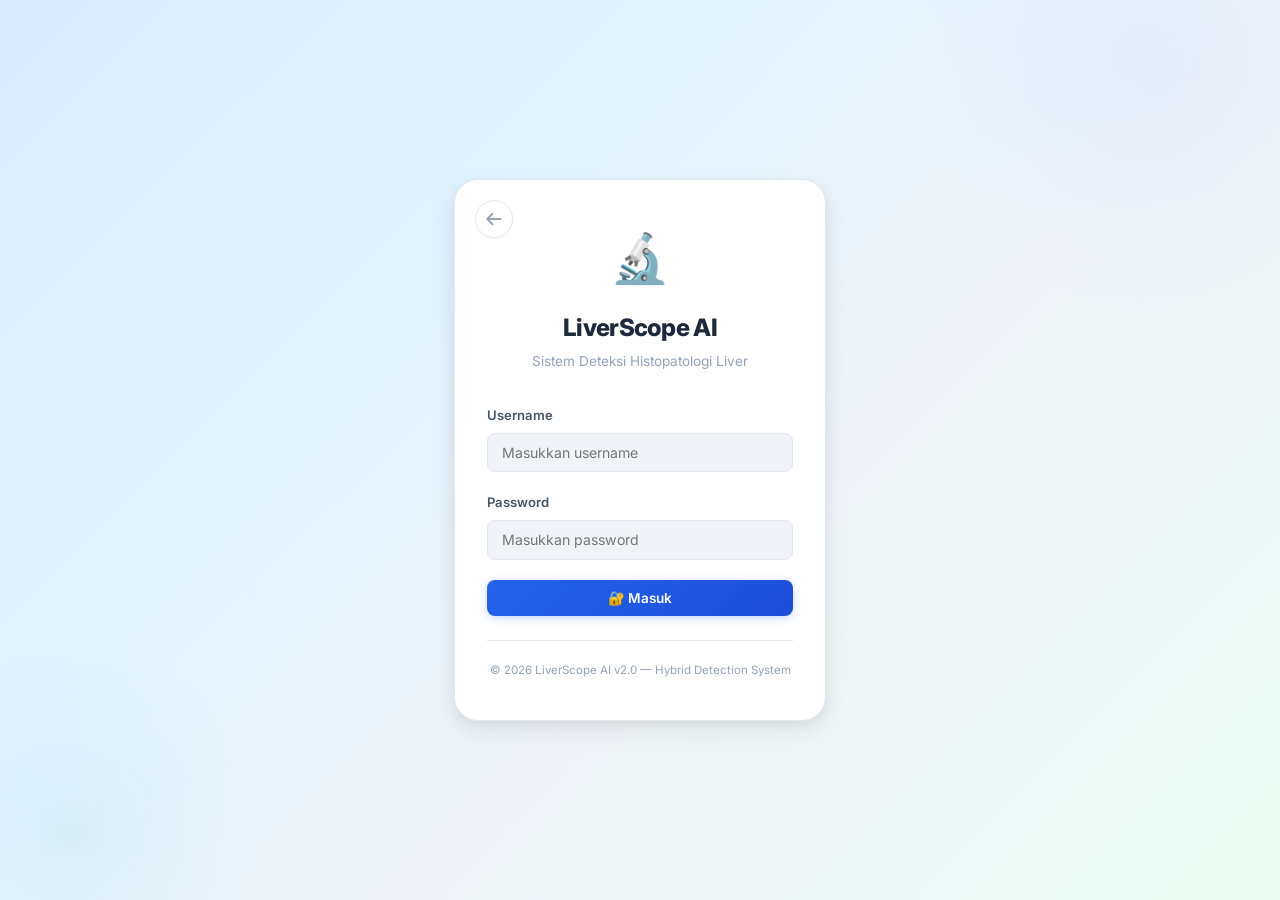
==== commit 2cb742e7: "commit" ====
--- a/templates/login.html
+++ b/templates/login.html
@@ -7,11 +7,41 @@
   <meta name="description" content="Login ke sistem deteksi histopatologi liver LiverScope AI.">
   <link rel="icon" href="data:image/svg+xml,<svg xmlns='http://www.w3.org/2000/svg' viewBox='0 0 100 100'><text y='.9em' font-size='90'>🔬</text></svg>">
   <link rel="stylesheet" href="/static/css/style.css">
+  <style>
+    .login-back-link {
+      position: absolute;
+      top: 1.25rem;
+      left: 1.25rem;
+      color: var(--text-muted);
+      display: flex;
+      align-items: center;
+      justify-content: center;
+      width: 38px;
+      height: 38px;
+      border-radius: 50%;
+      border: 1px solid var(--border-subtle);
+      background: var(--bg-card);
+      box-shadow: var(--shadow-xs);
+      transition: all var(--transition-base);
+    }
+    .login-back-link:hover {
+      color: var(--accent-primary);
+      border-color: var(--accent-primary);
+      background: var(--accent-light);
+      transform: translateX(-3px);
+      box-shadow: var(--shadow-sm);
+    }
+  </style>
 </head>
 <body>
   <div class="login-page">
     <div class="login-container">
-      <div class="login-card">
+      <div class="login-card" style="position: relative;">
+        <a href="/" class="login-back-link" title="Kembali ke Beranda">
+          <svg xmlns="http://www.w3.org/2000/svg" width="18" height="18" fill="none" viewBox="0 0 24 24" stroke="currentColor" stroke-width="2.5">
+            <path stroke-linecap="round" stroke-linejoin="round" d="M10 19l-7-7m0 0l7-7m-7 7h18" />
+          </svg>
+        </a>
         <div class="login-brand">
           <span class="brand-icon">🔬</span>
           <h1>LiverScope AI</h1>
